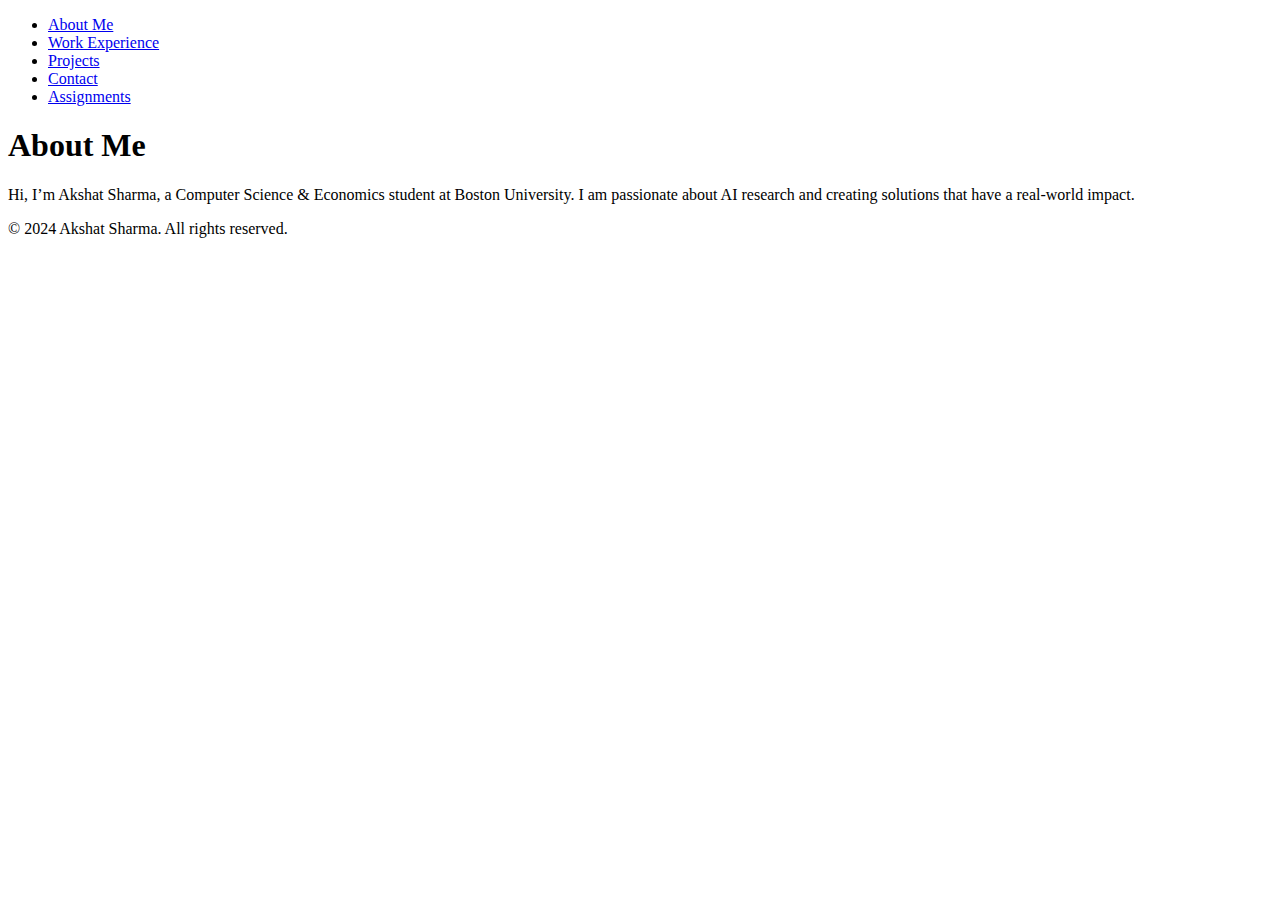
==== index.html @ 44d14475 "updated style" ====
<!DOCTYPE html>
<html lang="en">
<head>
    <meta charset="UTF-8">
    <meta name="viewport" content="width=device-width, initial-scale=1.0">
    <title>Akshat Sharma - About Me</title>
    <link rel="stylesheet" href="css/style.css">
</head>
<body>
    <header>
        <nav>
            <ul>
                <li><a href="index.html">About Me</a></li>
                <li><a href="work-experience.html">Work Experience</a></li>
                <li><a href="projects.html">Projects</a></li>
                <li><a href="contact.html">Contact</a></li>
                <li><a href="assignments.html">Assignments</a></li>
            </ul>
        </nav>
    </header>

    <section class="container">
        <h1>About Me</h1>
        <p>Hi, I’m Akshat Sharma, a Computer Science & Economics student at Boston University. I am passionate about AI research and creating solutions that have a real-world impact.</p>
    </section>

    <footer>
        <div class="container">
            <p>&copy; 2024 Akshat Sharma. All rights reserved.</p>
        </div>
    </footer>
</body>
</html>
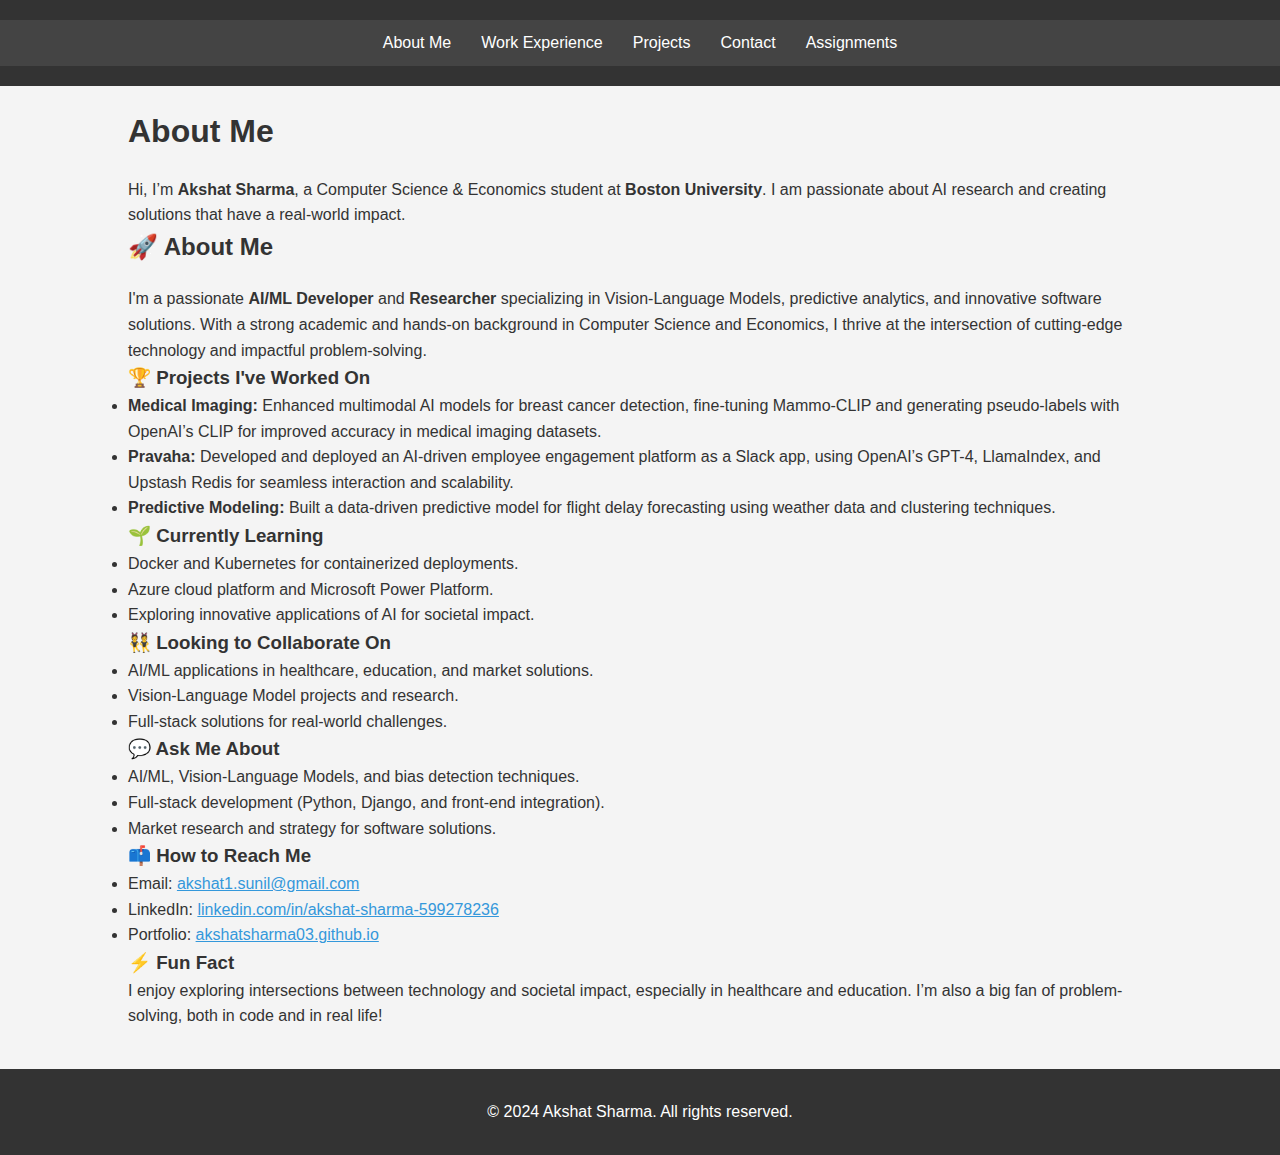
==== commit 522cb996: "Update index.html" ====
--- a/index.html
+++ b/index.html
@@ -21,7 +21,48 @@
 
     <section class="container">
         <h1>About Me</h1>
-        <p>Hi, I’m Akshat Sharma, a Computer Science & Economics student at Boston University. I am passionate about AI research and creating solutions that have a real-world impact.</p>
+        <p>Hi, I’m <strong>Akshat Sharma</strong>, a Computer Science & Economics student at <strong>Boston University</strong>. I am passionate about AI research and creating solutions that have a real-world impact.</p>
+
+        <h2>🚀 About Me</h2>
+        <p>I'm a passionate <strong>AI/ML Developer</strong> and <strong>Researcher</strong> specializing in Vision-Language Models, predictive analytics, and innovative software solutions. With a strong academic and hands-on background in Computer Science and Economics, I thrive at the intersection of cutting-edge technology and impactful problem-solving.</p>
+
+        <h3>🏆 Projects I've Worked On</h3>
+        <ul>
+            <li><strong>Medical Imaging:</strong> Enhanced multimodal AI models for breast cancer detection, fine-tuning Mammo-CLIP and generating pseudo-labels with OpenAI’s CLIP for improved accuracy in medical imaging datasets.</li>
+            <li><strong>Pravaha:</strong> Developed and deployed an AI-driven employee engagement platform as a Slack app, using OpenAI’s GPT-4, LlamaIndex, and Upstash Redis for seamless interaction and scalability.</li>
+            <li><strong>Predictive Modeling:</strong> Built a data-driven predictive model for flight delay forecasting using weather data and clustering techniques.</li>
+        </ul>
+
+        <h3>🌱 Currently Learning</h3>
+        <ul>
+            <li>Docker and Kubernetes for containerized deployments.</li>
+            <li>Azure cloud platform and Microsoft Power Platform.</li>
+            <li>Exploring innovative applications of AI for societal impact.</li>
+        </ul>
+
+        <h3>👯 Looking to Collaborate On</h3>
+        <ul>
+            <li>AI/ML applications in healthcare, education, and market solutions.</li>
+            <li>Vision-Language Model projects and research.</li>
+            <li>Full-stack solutions for real-world challenges.</li>
+        </ul>
+
+        <h3>💬 Ask Me About</h3>
+        <ul>
+            <li>AI/ML, Vision-Language Models, and bias detection techniques.</li>
+            <li>Full-stack development (Python, Django, and front-end integration).</li>
+            <li>Market research and strategy for software solutions.</li>
+        </ul>
+
+        <h3>📫 How to Reach Me</h3>
+        <ul>
+            <li>Email: <a href="mailto:akshat1.sunil@gmail.com">akshat1.sunil@gmail.com</a></li>
+            <li>LinkedIn: <a href="https://www.linkedin.com/in/akshat-sharma-599278236/" target="_blank">linkedin.com/in/akshat-sharma-599278236</a></li>
+            <li>Portfolio: <a href="https://akshatsharma03.github.io" target="_blank">akshatsharma03.github.io</a></li>
+        </ul>
+
+        <h3>⚡ Fun Fact</h3>
+        <p>I enjoy exploring intersections between technology and societal impact, especially in healthcare and education. I’m also a big fan of problem-solving, both in code and in real life!</p>
     </section>
 
     <footer>
@@ -30,4 +71,4 @@
         </div>
     </footer>
 </body>
-</html>+</html>
--- a/css/style.css
+++ b/css/style.css
@@ -0,0 +1,81 @@
+* {
+    margin: 0;
+    padding: 0;
+    box-sizing: border-box;
+  }
+  
+  body {
+    font-family: Arial, sans-serif;
+    line-height: 1.6;
+    background-color: #f4f4f4;
+    color: #333;
+  }
+  
+  header {
+    background: #333;
+    color: #fff;
+    padding: 20px 0;
+    text-align: center;
+  }
+  
+  nav {
+    background: #444;
+    padding: 10px 0;
+  }
+  
+  nav ul {
+    list-style: none;
+    display: flex;
+    justify-content: center;
+  }
+  
+  nav ul li {
+    margin: 0 15px;
+  }
+  
+  nav ul li a {
+    color: #fff;
+    text-decoration: none;
+  }
+  
+  .container {
+    width: 80%;
+    margin: 0 auto;
+    padding: 20px 0;
+  }
+  
+  h1, h2 {
+    margin-bottom: 20px;
+  }
+  
+  .project, .assignment {
+    background: #fff;
+    padding: 15px;
+    margin-bottom: 15px;
+    border-radius: 8px;
+    box-shadow: 0 2px 5px rgba(0, 0, 0, 0.1);
+  }
+  
+  footer {
+    background: #333;
+    color: #fff;
+    text-align: center;
+    padding: 10px 0;
+    margin-top: 20px;
+  }
+  
+  footer p {
+    margin: 0;
+  }
+  
+  a {
+    color: #3498db;
+  }
+  
+  a:hover {
+    text-decoration: underline;
+  }
+  
+  section {
+    padding: 20px;
+  }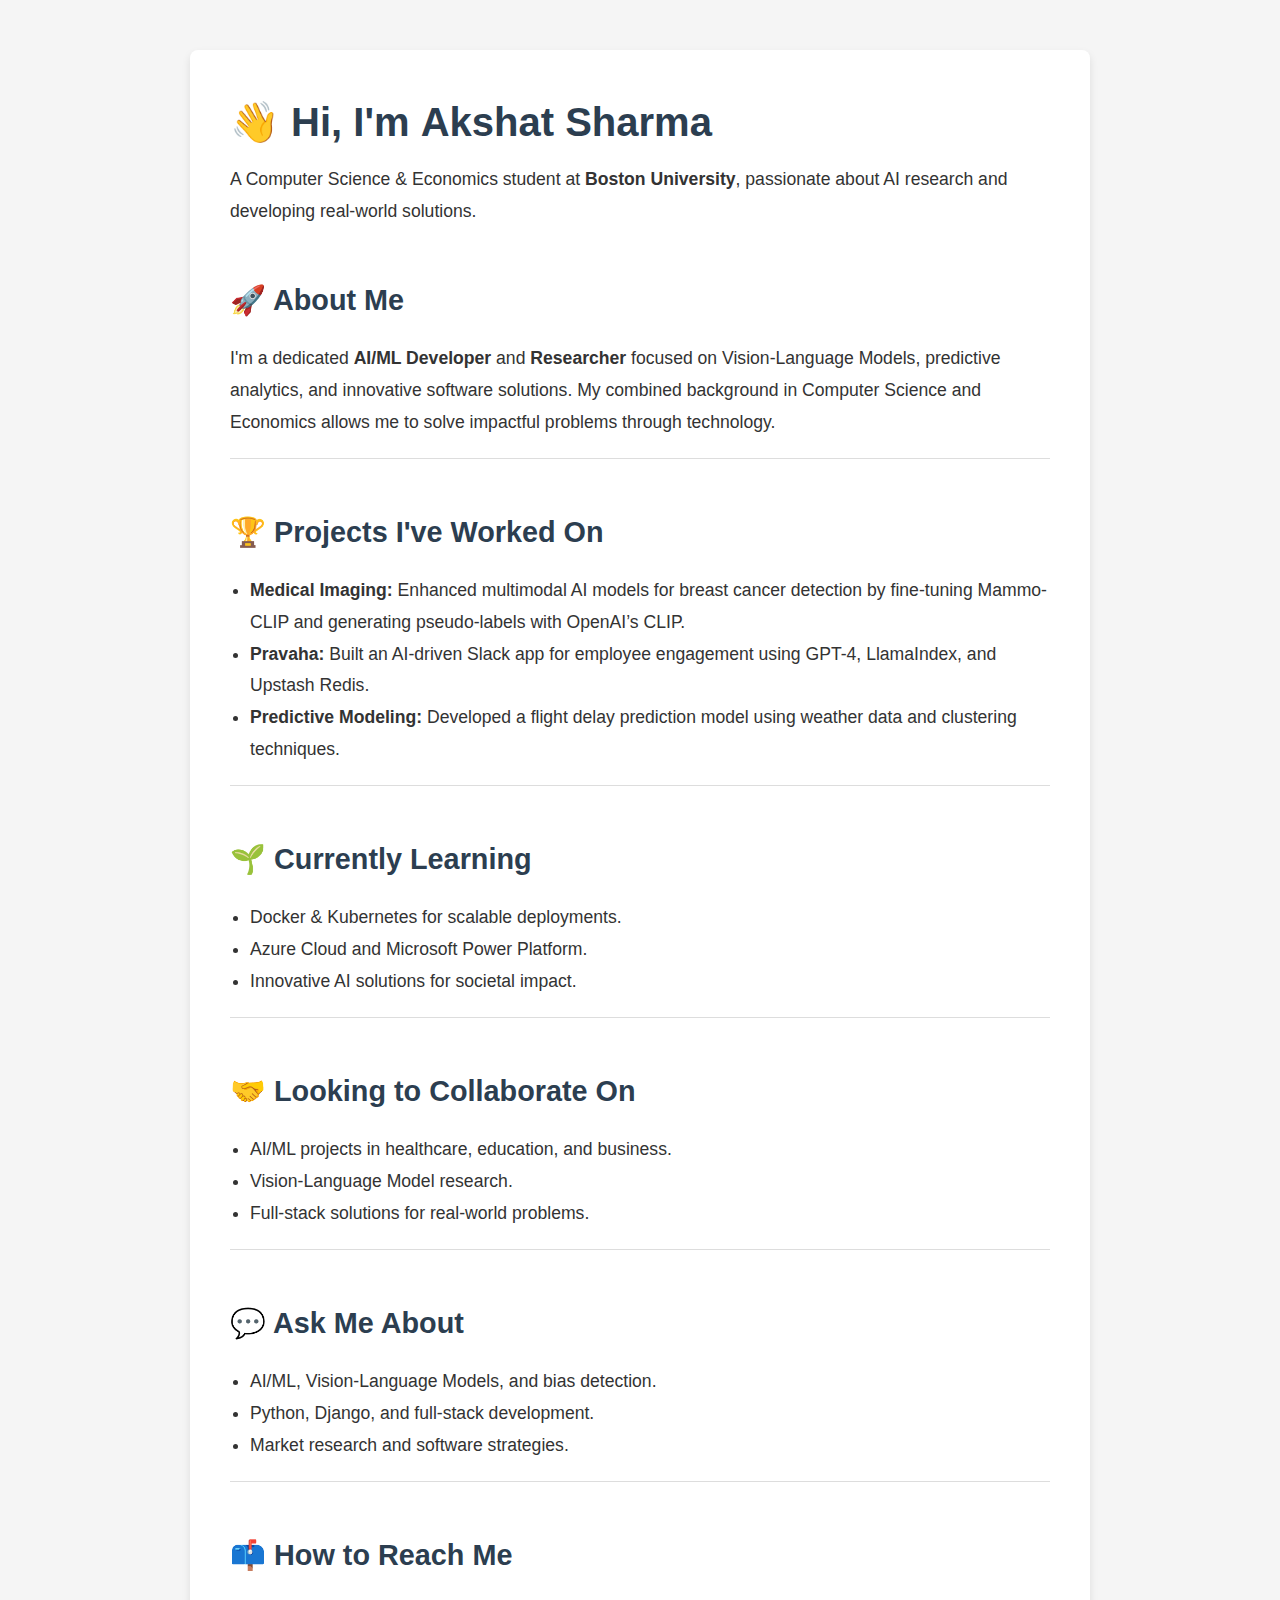
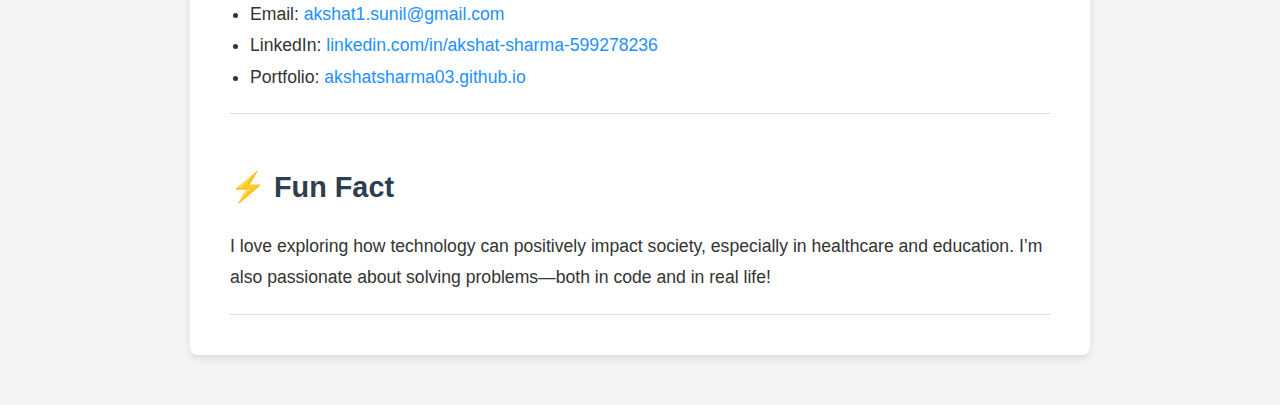
==== commit 7c7a5e0d: "Update index.html" ====
--- a/index.html
+++ b/index.html
@@ -5,70 +5,123 @@
     <meta name="viewport" content="width=device-width, initial-scale=1.0">
     <title>Akshat Sharma - About Me</title>
     <link rel="stylesheet" href="css/style.css">
+    <style>
+        body {
+            font-family: 'Segoe UI', Tahoma, Geneva, Verdana, sans-serif;
+            background-color: #f5f5f5;
+            margin: 0;
+            padding: 0;
+            color: #333;
+        }
+        .container {
+            max-width: 900px;
+            margin: 50px auto;
+            background-color: #fff;
+            padding: 40px;
+            border-radius: 8px;
+            box-shadow: 0 4px 8px rgba(0, 0, 0, 0.1);
+        }
+        h1, h2, h3 {
+            color: #2c3e50;
+        }
+        h1 {
+            font-size: 2.5em;
+            margin-bottom: 10px;
+        }
+        h2 {
+            font-size: 1.8em;
+            margin-top: 30px;
+        }
+        h3 {
+            font-size: 1.4em;
+            margin-top: 20px;
+        }
+        p, li {
+            line-height: 1.8;
+            font-size: 1.1em;
+        }
+        ul {
+            padding-left: 20px;
+        }
+        a {
+            color: #1e90ff;
+            text-decoration: none;
+        }
+        a:hover {
+            text-decoration: underline;
+        }
+        .section {
+            padding: 20px 0;
+            border-bottom: 1px solid #ddd;
+        }
+        .icon {
+            font-size: 1.5em;
+            margin-right: 8px;
+        }
+    </style>
 </head>
 <body>
-    <header>
-        <nav>
+
+    <div class="container">
+        <h1>👋 Hi, I'm <strong>Akshat Sharma</strong></h1>
+        <p>A Computer Science & Economics student at <strong>Boston University</strong>, passionate about AI research and developing real-world solutions.</p>
+
+        <div class="section">
+            <h2>🚀 About Me</h2>
+            <p>I'm a dedicated <strong>AI/ML Developer</strong> and <strong>Researcher</strong> focused on Vision-Language Models, predictive analytics, and innovative software solutions. My combined background in Computer Science and Economics allows me to solve impactful problems through technology.</p>
+        </div>
+
+        <div class="section">
+            <h2>🏆 Projects I've Worked On</h2>
             <ul>
-                <li><a href="index.html">About Me</a></li>
-                <li><a href="work-experience.html">Work Experience</a></li>
-                <li><a href="projects.html">Projects</a></li>
-                <li><a href="contact.html">Contact</a></li>
-                <li><a href="assignments.html">Assignments</a></li>
+                <li><strong>Medical Imaging:</strong> Enhanced multimodal AI models for breast cancer detection by fine-tuning Mammo-CLIP and generating pseudo-labels with OpenAI’s CLIP.</li>
+                <li><strong>Pravaha:</strong> Built an AI-driven Slack app for employee engagement using GPT-4, LlamaIndex, and Upstash Redis.</li>
+                <li><strong>Predictive Modeling:</strong> Developed a flight delay prediction model using weather data and clustering techniques.</li>
             </ul>
-        </nav>
-    </header>
+        </div>
 
-    <section class="container">
-        <h1>About Me</h1>
-        <p>Hi, I’m <strong>Akshat Sharma</strong>, a Computer Science & Economics student at <strong>Boston University</strong>. I am passionate about AI research and creating solutions that have a real-world impact.</p>
+        <div class="section">
+            <h2>🌱 Currently Learning</h2>
+            <ul>
+                <li>Docker & Kubernetes for scalable deployments.</li>
+                <li>Azure Cloud and Microsoft Power Platform.</li>
+                <li>Innovative AI solutions for societal impact.</li>
+            </ul>
+        </div>
 
-        <h2>🚀 About Me</h2>
-        <p>I'm a passionate <strong>AI/ML Developer</strong> and <strong>Researcher</strong> specializing in Vision-Language Models, predictive analytics, and innovative software solutions. With a strong academic and hands-on background in Computer Science and Economics, I thrive at the intersection of cutting-edge technology and impactful problem-solving.</p>
+        <div class="section">
+            <h2>🤝 Looking to Collaborate On</h2>
+            <ul>
+                <li>AI/ML projects in healthcare, education, and business.</li>
+                <li>Vision-Language Model research.</li>
+                <li>Full-stack solutions for real-world problems.</li>
+            </ul>
+        </div>
 
-        <h3>🏆 Projects I've Worked On</h3>
-        <ul>
-            <li><strong>Medical Imaging:</strong> Enhanced multimodal AI models for breast cancer detection, fine-tuning Mammo-CLIP and generating pseudo-labels with OpenAI’s CLIP for improved accuracy in medical imaging datasets.</li>
-            <li><strong>Pravaha:</strong> Developed and deployed an AI-driven employee engagement platform as a Slack app, using OpenAI’s GPT-4, LlamaIndex, and Upstash Redis for seamless interaction and scalability.</li>
-            <li><strong>Predictive Modeling:</strong> Built a data-driven predictive model for flight delay forecasting using weather data and clustering techniques.</li>
-        </ul>
+        <div class="section">
+            <h2>💬 Ask Me About</h2>
+            <ul>
+                <li>AI/ML, Vision-Language Models, and bias detection.</li>
+                <li>Python, Django, and full-stack development.</li>
+                <li>Market research and software strategies.</li>
+            </ul>
+        </div>
 
-        <h3>🌱 Currently Learning</h3>
-        <ul>
-            <li>Docker and Kubernetes for containerized deployments.</li>
-            <li>Azure cloud platform and Microsoft Power Platform.</li>
-            <li>Exploring innovative applications of AI for societal impact.</li>
-        </ul>
+        <div class="section">
+            <h2>📫 How to Reach Me</h2>
+            <ul>
+                <li>Email: <a href="mailto:akshat1.sunil@gmail.com">akshat1.sunil@gmail.com</a></li>
+                <li>LinkedIn: <a href="https://www.linkedin.com/in/akshat-sharma-599278236/" target="_blank">linkedin.com/in/akshat-sharma-599278236</a></li>
+                <li>Portfolio: <a href="https://akshatsharma03.github.io" target="_blank">akshatsharma03.github.io</a></li>
+            </ul>
+        </div>
 
-        <h3>👯 Looking to Collaborate On</h3>
-        <ul>
-            <li>AI/ML applications in healthcare, education, and market solutions.</li>
-            <li>Vision-Language Model projects and research.</li>
-            <li>Full-stack solutions for real-world challenges.</li>
-        </ul>
+        <div class="section">
+            <h2>⚡ Fun Fact</h2>
+            <p>I love exploring how technology can positively impact society, especially in healthcare and education. I’m also passionate about solving problems—both in code and in real life!</p>
+        </div>
 
-        <h3>💬 Ask Me About</h3>
-        <ul>
-            <li>AI/ML, Vision-Language Models, and bias detection techniques.</li>
-            <li>Full-stack development (Python, Django, and front-end integration).</li>
-            <li>Market research and strategy for software solutions.</li>
-        </ul>
+    </div>
 
-        <h3>📫 How to Reach Me</h3>
-        <ul>
-            <li>Email: <a href="mailto:akshat1.sunil@gmail.com">akshat1.sunil@gmail.com</a></li>
-            <li>LinkedIn: <a href="https://www.linkedin.com/in/akshat-sharma-599278236/" target="_blank">linkedin.com/in/akshat-sharma-599278236</a></li>
-            <li>Portfolio: <a href="https://akshatsharma03.github.io" target="_blank">akshatsharma03.github.io</a></li>
-        </ul>
-
-        <h3>⚡ Fun Fact</h3>
-        <p>I enjoy exploring intersections between technology and societal impact, especially in healthcare and education. I’m also a big fan of problem-solving, both in code and in real life!</p>
-    </section>
-
-    <footer>
-        <div class="container">
-            <p>&copy; 2024 Akshat Sharma. All rights reserved.</p>
-        </div>
-    </footer>
 </body>
 </html>
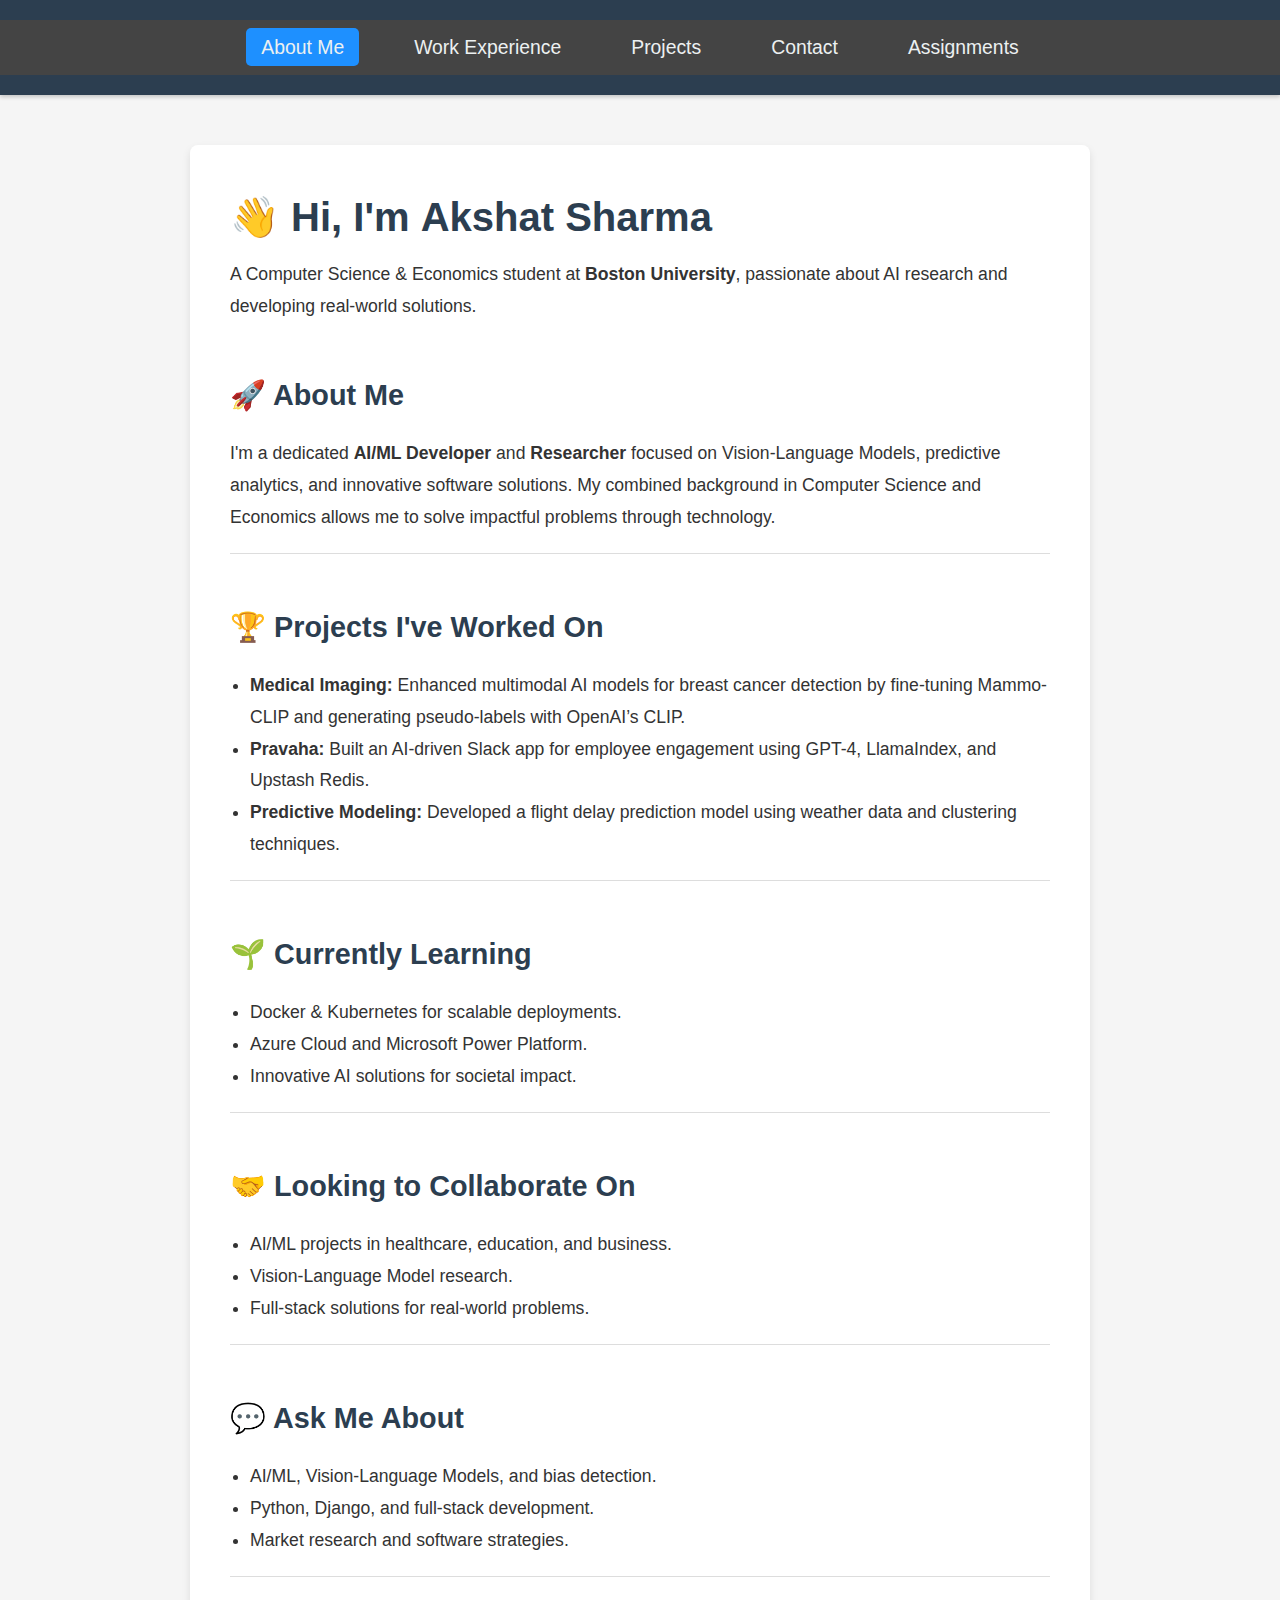
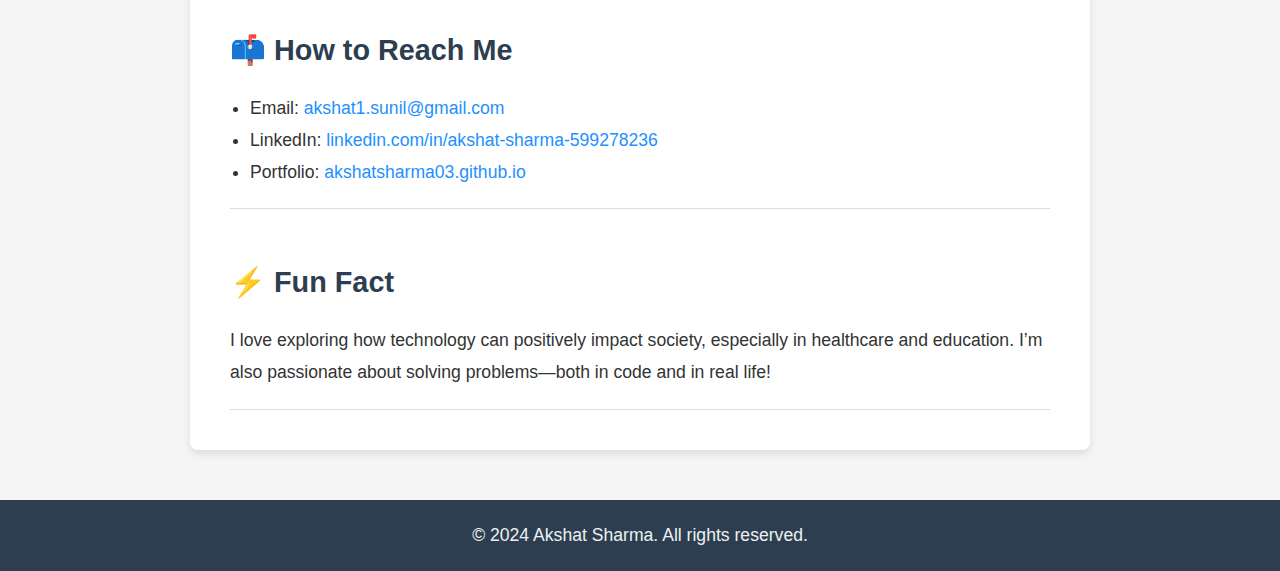
==== commit 206ffc74: "Update index.html" ====
--- a/index.html
+++ b/index.html
@@ -6,6 +6,7 @@
     <title>Akshat Sharma - About Me</title>
     <link rel="stylesheet" href="css/style.css">
     <style>
+        /* Global Styles */
         body {
             font-family: 'Segoe UI', Tahoma, Geneva, Verdana, sans-serif;
             background-color: #f5f5f5;
@@ -13,6 +14,34 @@
             padding: 0;
             color: #333;
         }
+        header {
+            background-color: #2c3e50;
+            padding: 20px 0;
+            box-shadow: 0 2px 4px rgba(0, 0, 0, 0.2);
+        }
+        nav ul {
+            list-style: none;
+            display: flex;
+            justify-content: center;
+            margin: 0;
+            padding: 0;
+        }
+        nav ul li {
+            margin: 0 20px;
+        }
+        nav ul li a {
+            text-decoration: none;
+            color: #ecf0f1;
+            font-size: 1.1em;
+            padding: 8px 15px;
+            border-radius: 5px;
+        }
+        nav ul li a:hover, nav ul li a.active {
+            background-color: #1e90ff;
+            transition: 0.3s;
+        }
+
+        /* Content Styles */
         .container {
             max-width: 900px;
             margin: 50px auto;
@@ -32,10 +61,6 @@
             font-size: 1.8em;
             margin-top: 30px;
         }
-        h3 {
-            font-size: 1.4em;
-            margin-top: 20px;
-        }
         p, li {
             line-height: 1.8;
             font-size: 1.1em;
@@ -54,14 +79,31 @@
             padding: 20px 0;
             border-bottom: 1px solid #ddd;
         }
-        .icon {
-            font-size: 1.5em;
-            margin-right: 8px;
+        footer {
+            text-align: center;
+            padding: 20px;
+            background-color: #2c3e50;
+            color: #ecf0f1;
+            margin-top: 40px;
         }
     </style>
 </head>
 <body>
 
+    <!-- Navigation Bar -->
+    <header>
+        <nav>
+            <ul>
+                <li><a href="index.html" class="active">About Me</a></li>
+                <li><a href="work-experience.html">Work Experience</a></li>
+                <li><a href="projects.html">Projects</a></li>
+                <li><a href="contact.html">Contact</a></li>
+                <li><a href="assignments.html">Assignments</a></li>
+            </ul>
+        </nav>
+    </header>
+
+    <!-- Main Content -->
     <div class="container">
         <h1>👋 Hi, I'm <strong>Akshat Sharma</strong></h1>
         <p>A Computer Science & Economics student at <strong>Boston University</strong>, passionate about AI research and developing real-world solutions.</p>
@@ -120,8 +162,12 @@
             <h2>⚡ Fun Fact</h2>
             <p>I love exploring how technology can positively impact society, especially in healthcare and education. I’m also passionate about solving problems—both in code and in real life!</p>
         </div>
+    </div>
 
-    </div>
+    <!-- Footer -->
+    <footer>
+        <p>&copy; 2024 Akshat Sharma. All rights reserved.</p>
+    </footer>
 
 </body>
 </html>
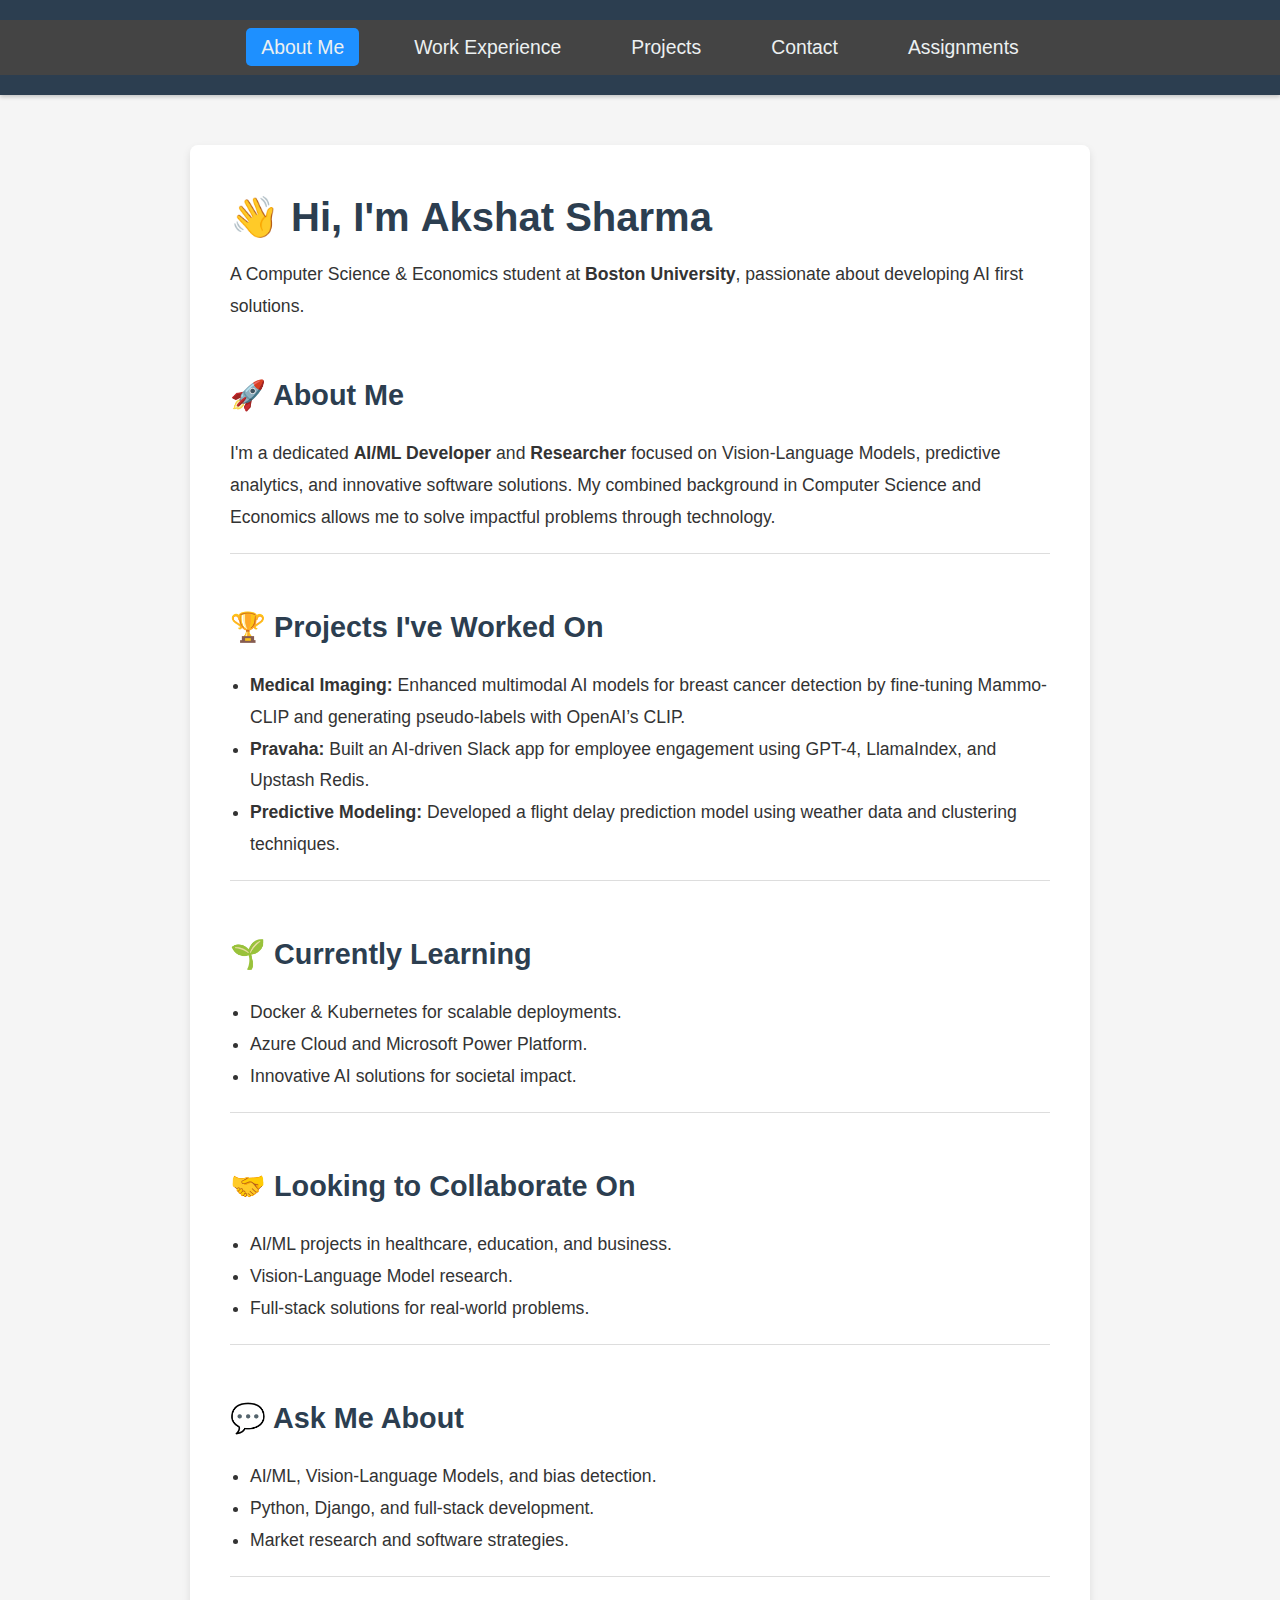
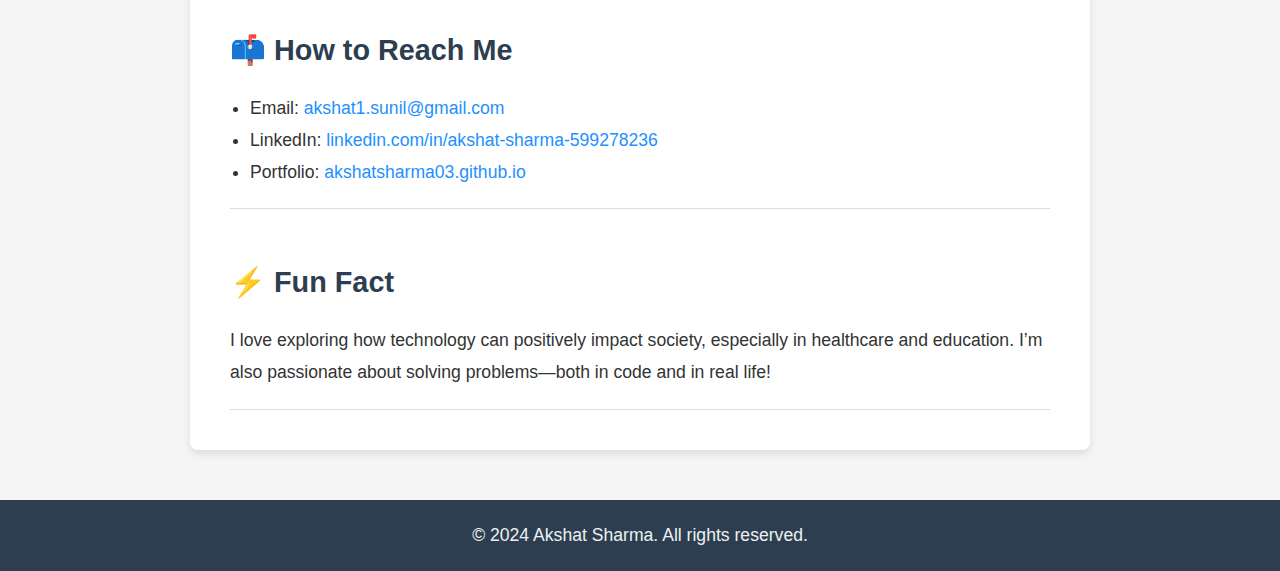
==== commit fe96c1cc: "Update index.html" ====
--- a/index.html
+++ b/index.html
@@ -106,7 +106,7 @@
     <!-- Main Content -->
     <div class="container">
         <h1>👋 Hi, I'm <strong>Akshat Sharma</strong></h1>
-        <p>A Computer Science & Economics student at <strong>Boston University</strong>, passionate about AI research and developing real-world solutions.</p>
+        <p>A Computer Science & Economics student at <strong>Boston University</strong>, passionate about developing AI first solutions.</p>
 
         <div class="section">
             <h2>🚀 About Me</h2>
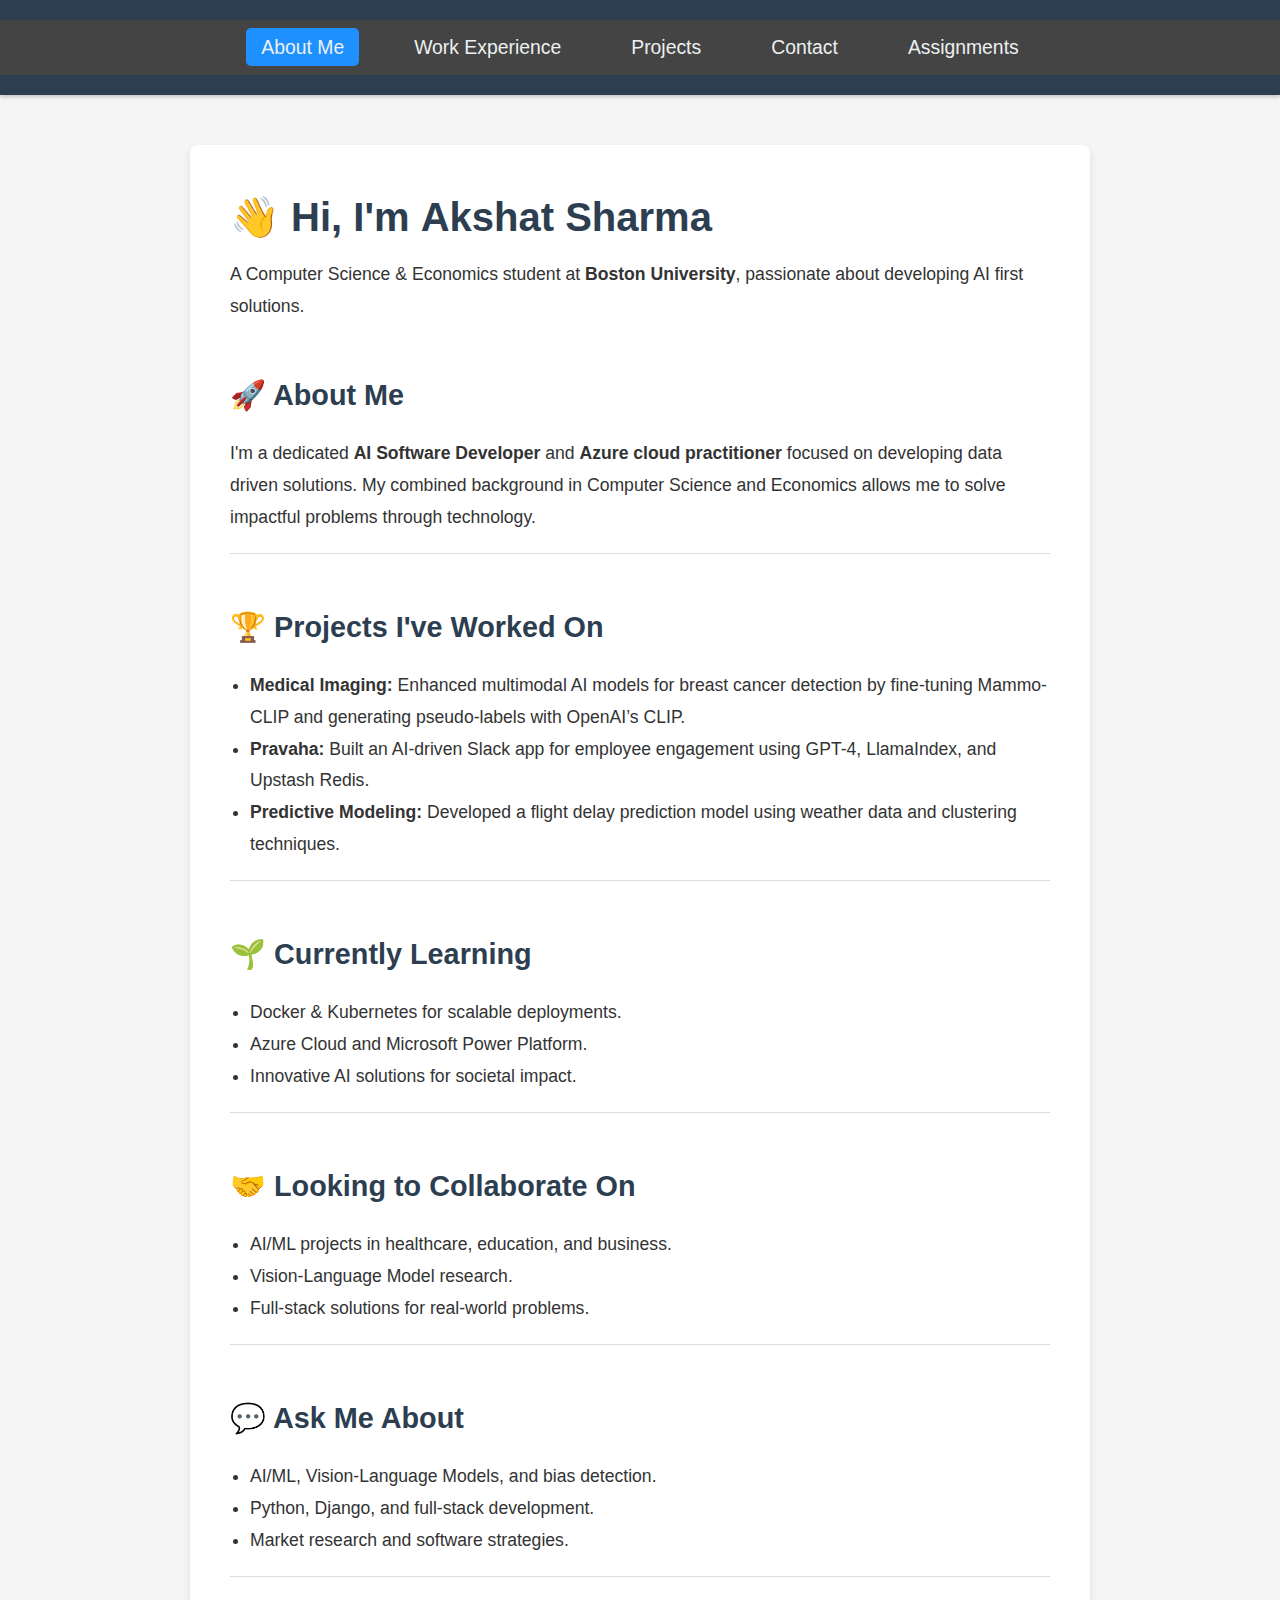
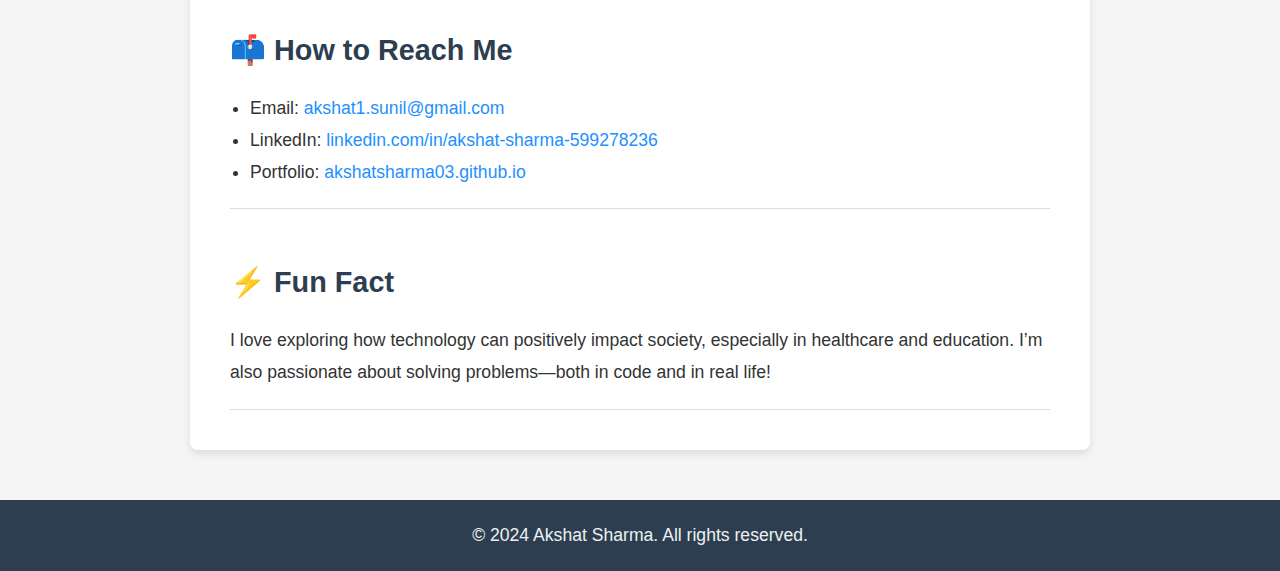
==== commit e7726243: "Update index.html" ====
--- a/index.html
+++ b/index.html
@@ -110,7 +110,7 @@
 
         <div class="section">
             <h2>🚀 About Me</h2>
-            <p>I'm a dedicated <strong>AI/ML Developer</strong> and <strong>Researcher</strong> focused on Vision-Language Models, predictive analytics, and innovative software solutions. My combined background in Computer Science and Economics allows me to solve impactful problems through technology.</p>
+            <p>I'm a dedicated <strong>AI Software Developer</strong> and <strong>Azure cloud practitioner</strong> focused on developing data driven solutions. My combined background in Computer Science and Economics allows me to solve impactful problems through technology.</p>
         </div>
 
         <div class="section">
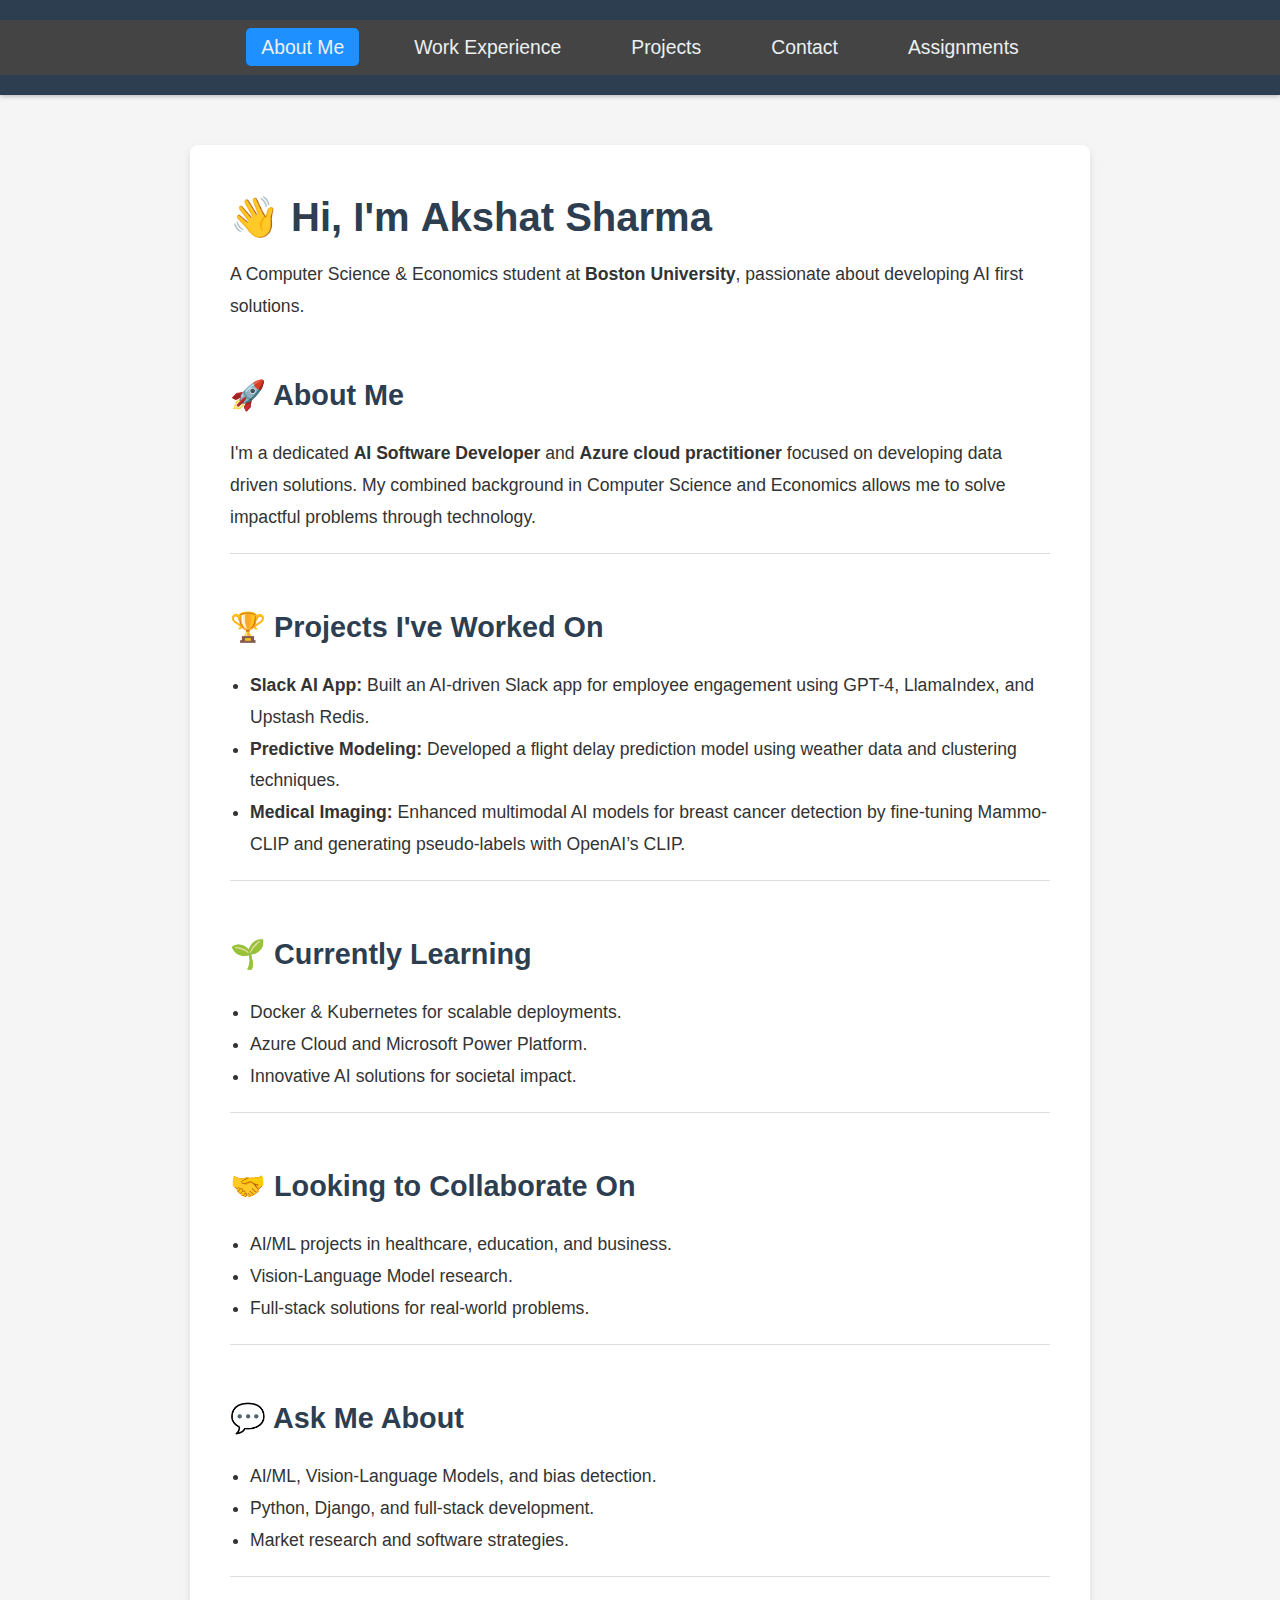
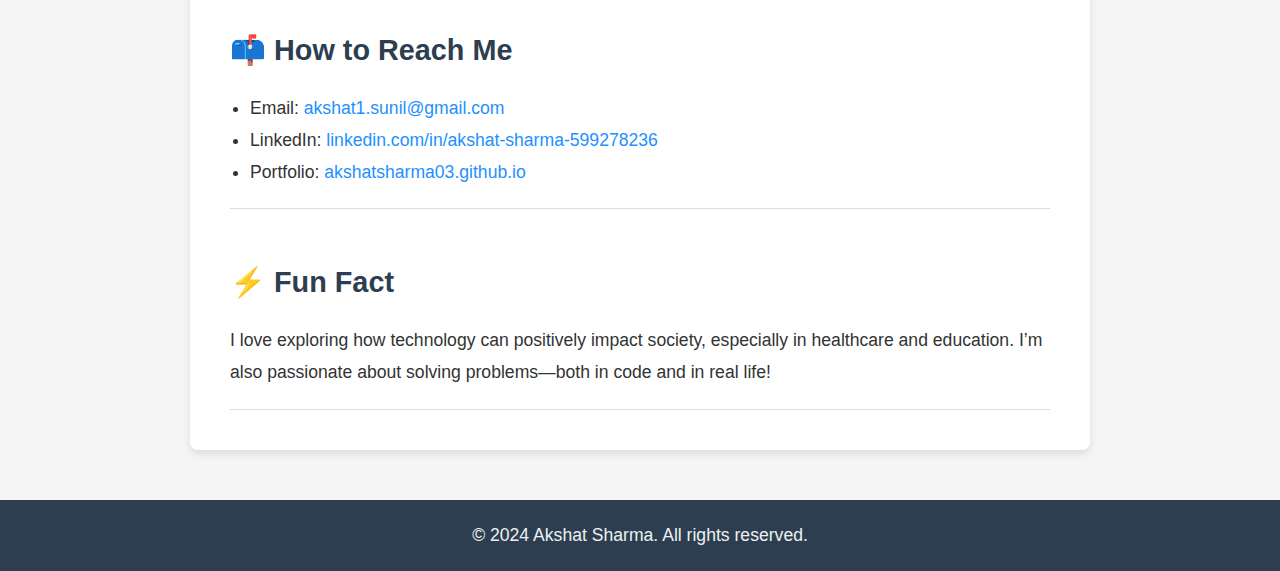
==== commit 33c65f99: "Update index.html" ====
--- a/index.html
+++ b/index.html
@@ -116,9 +116,9 @@
         <div class="section">
             <h2>🏆 Projects I've Worked On</h2>
             <ul>
-                <li><strong>Medical Imaging:</strong> Enhanced multimodal AI models for breast cancer detection by fine-tuning Mammo-CLIP and generating pseudo-labels with OpenAI’s CLIP.</li>
-                <li><strong>Pravaha:</strong> Built an AI-driven Slack app for employee engagement using GPT-4, LlamaIndex, and Upstash Redis.</li>
+                <li><strong>Slack AI App:</strong> Built an AI-driven Slack app for employee engagement using GPT-4, LlamaIndex, and Upstash Redis.</li>
                 <li><strong>Predictive Modeling:</strong> Developed a flight delay prediction model using weather data and clustering techniques.</li>
+                 <li><strong>Medical Imaging:</strong> Enhanced multimodal AI models for breast cancer detection by fine-tuning Mammo-CLIP and generating pseudo-labels with OpenAI’s CLIP.</li>
             </ul>
         </div>
 
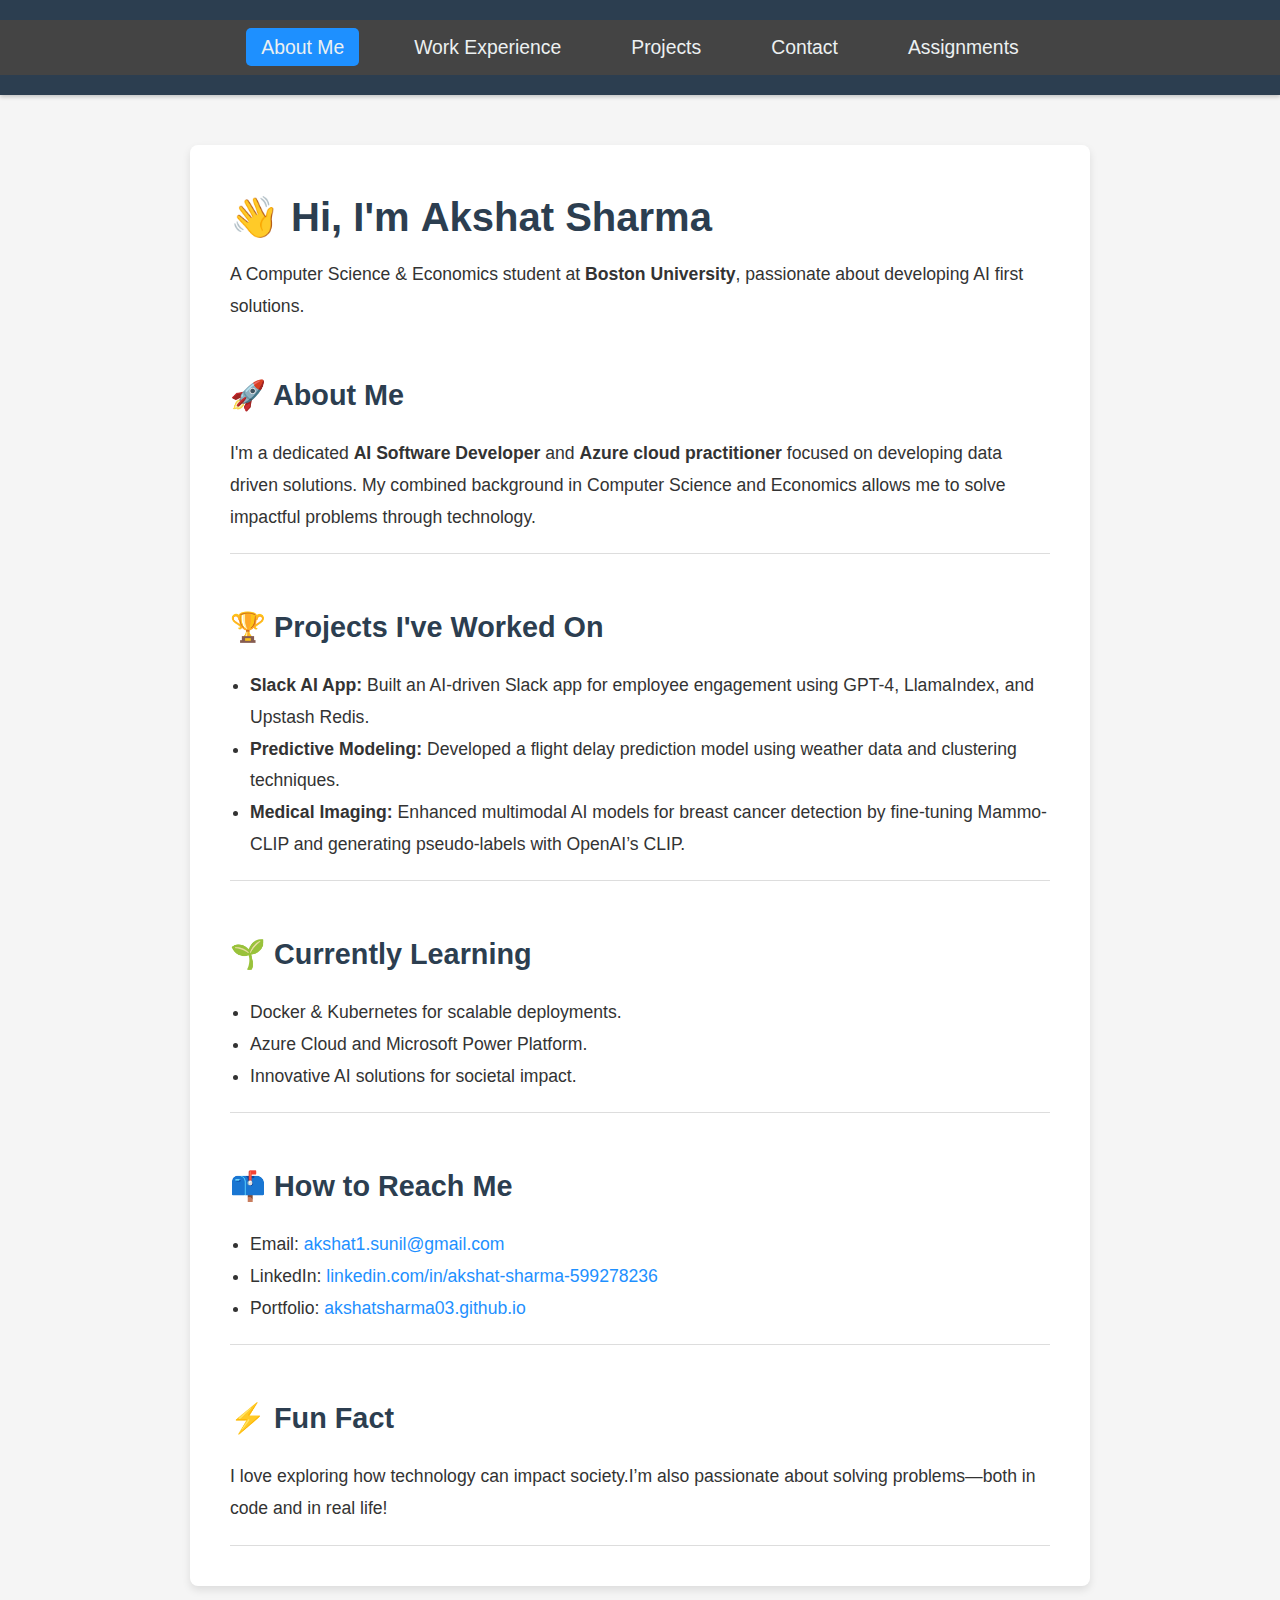
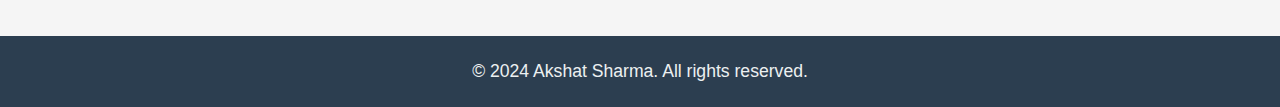
==== commit f0f79886: "Update index.html" ====
--- a/index.html
+++ b/index.html
@@ -131,23 +131,23 @@
             </ul>
         </div>
 
-        <div class="section">
+<!--         <div class="section">
             <h2>🤝 Looking to Collaborate On</h2>
             <ul>
-                <li>AI/ML projects in healthcare, education, and business.</li>
-                <li>Vision-Language Model research.</li>
+                <li>AI driven solutions in finance,healthcare, education, and business.</li>
+                <li>Microsoft Power Platform based solutions.</li>
                 <li>Full-stack solutions for real-world problems.</li>
             </ul>
-        </div>
+        </div> -->
 
-        <div class="section">
+<!--         <div class="section">
             <h2>💬 Ask Me About</h2>
             <ul>
                 <li>AI/ML, Vision-Language Models, and bias detection.</li>
                 <li>Python, Django, and full-stack development.</li>
                 <li>Market research and software strategies.</li>
             </ul>
-        </div>
+        </div> -->
 
         <div class="section">
             <h2>📫 How to Reach Me</h2>
@@ -160,7 +160,7 @@
 
         <div class="section">
             <h2>⚡ Fun Fact</h2>
-            <p>I love exploring how technology can positively impact society, especially in healthcare and education. I’m also passionate about solving problems—both in code and in real life!</p>
+            <p>I love exploring how technology can impact society.I’m also passionate about solving problems—both in code and in real life!</p>
         </div>
     </div>
 
